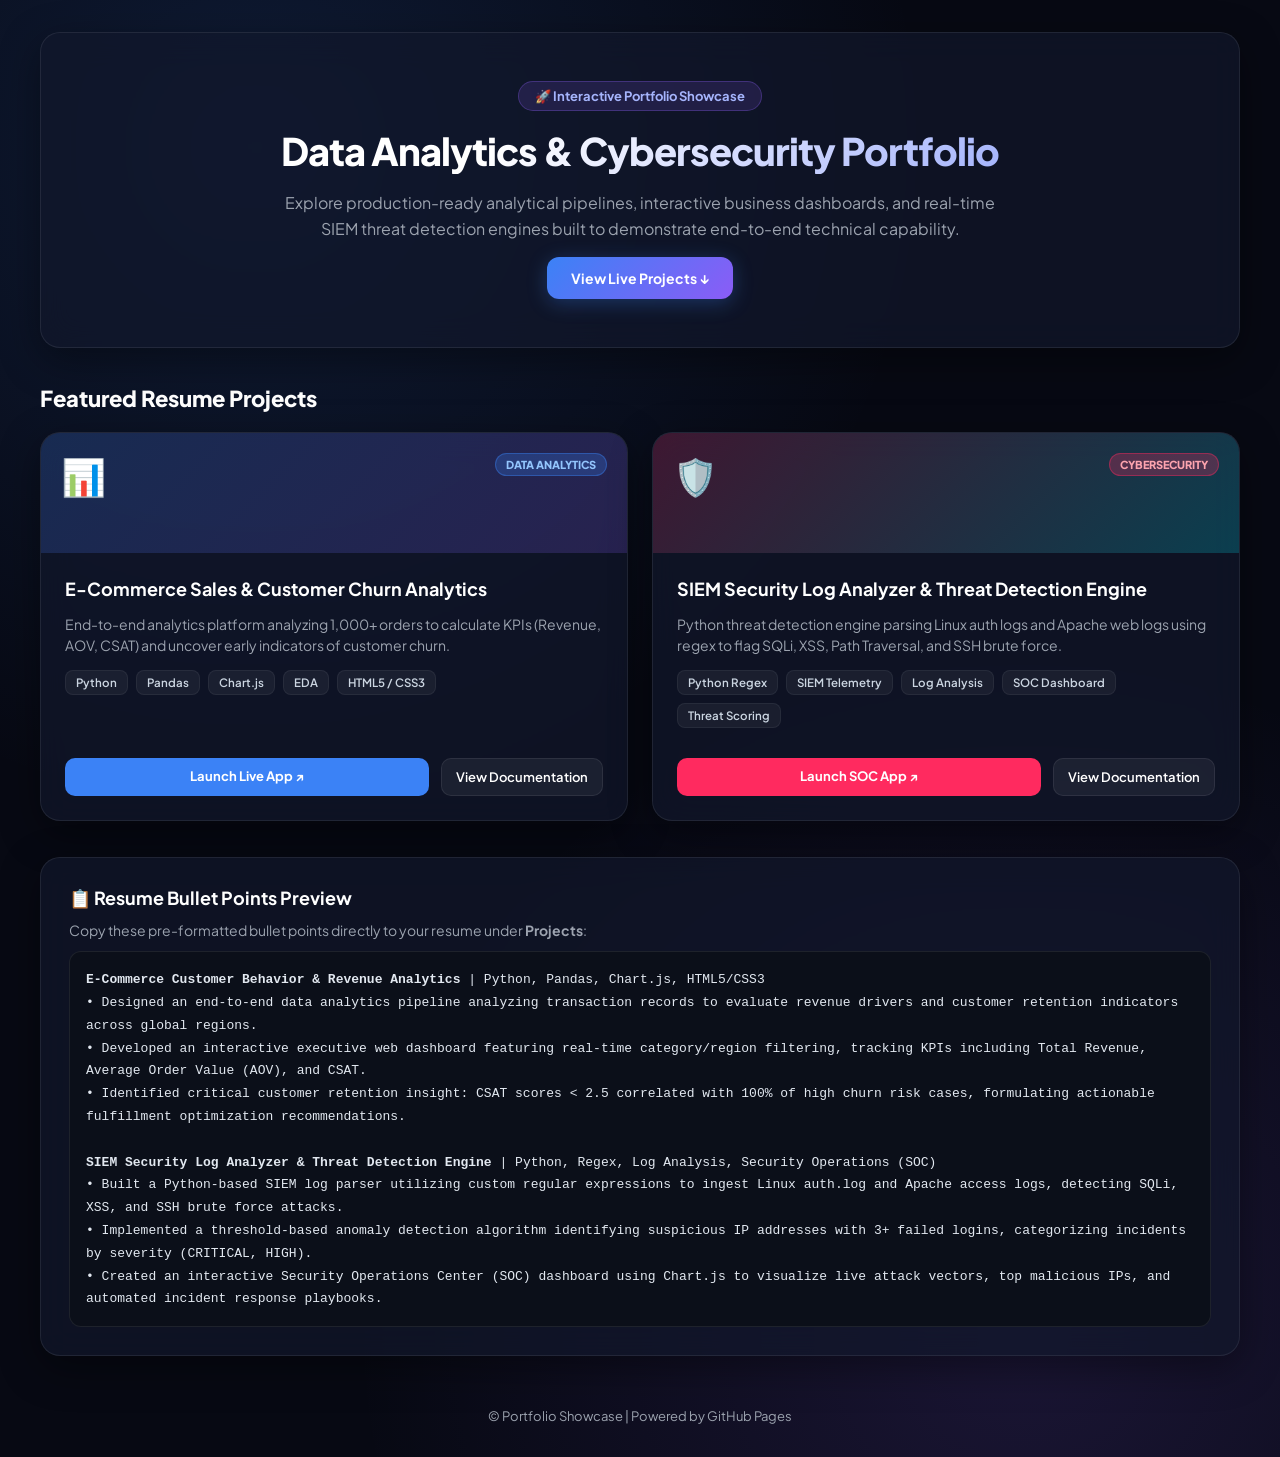
==== index.html @ 5336472f "Add files via upload" ====
<!DOCTYPE html>
<html lang="en">
<head>
  <meta charset="UTF-8">
  <meta name="viewport" content="width=device-width, initial-scale=1.0">
  <title>Portfolio Hub - Data Analytics & Cybersecurity Projects</title>
  <link rel="preconnect" href="https://fonts.googleapis.com">
  <link rel="preconnect" href="https://fonts.gstatic.com" crossorigin>
  <link href="https://fonts.googleapis.com/css2?family=Plus+Jakarta+Sans:wght@400;600;700;800&family=JetBrains+Mono:wght@500;700&display=swap" rel="stylesheet">
  <link rel="stylesheet" href="styles.css">
</head>
<body>
  <div class="portfolio-container">
    <!-- Hero Header -->
    <header class="hero glass">
      <div class="hero-badge">🚀 Interactive Portfolio Showcase</div>
      <h1>Data Analytics & Cybersecurity Portfolio</h1>
      <p class="hero-desc">
        Explore production-ready analytical pipelines, interactive business dashboards, and real-time SIEM threat detection engines built to demonstrate end-to-end technical capability.
      </p>
      <div class="hero-actions">
        <a href="#projects" class="btn btn-primary">View Live Projects ↓</a>
      </div>
    </header>

    <!-- Projects Grid -->
    <section id="projects" class="projects-section">
      <h2 class="section-title">Featured Resume Projects</h2>
      
      <div class="projects-grid">
        <!-- Project 1 Card: Data Analytics -->
        <div class="project-card glass">
          <div class="card-banner analytics-banner">
            <span class="banner-icon">📊</span>
            <span class="category-tag">DATA ANALYTICS</span>
          </div>
          <div class="card-content">
            <h3>E-Commerce Sales & Customer Churn Analytics</h3>
            <p>
              End-to-end analytics platform analyzing 1,000+ orders to calculate KPIs (Revenue, AOV, CSAT) and uncover early indicators of customer churn.
            </p>
            <div class="tech-stack">
              <span>Python</span>
              <span>Pandas</span>
              <span>Chart.js</span>
              <span>EDA</span>
              <span>HTML5 / CSS3</span>
            </div>
            <div class="card-footer">
              <a href="01_Data_Analytics_Ecommerce/index.html" class="btn-demo">Launch Live App ↗</a>
              <a href="01_Data_Analytics_Ecommerce/README.md" class="btn-code">View Documentation</a>
            </div>
          </div>
        </div>

        <!-- Project 2 Card: Cybersecurity -->
        <div class="project-card glass">
          <div class="card-banner cyber-banner">
            <span class="banner-icon">🛡️</span>
            <span class="category-tag cyber-tag">CYBERSECURITY</span>
          </div>
          <div class="card-content">
            <h3>SIEM Security Log Analyzer & Threat Detection Engine</h3>
            <p>
              Python threat detection engine parsing Linux auth logs and Apache web logs using regex to flag SQLi, XSS, Path Traversal, and SSH brute force.
            </p>
            <div class="tech-stack">
              <span>Python Regex</span>
              <span>SIEM Telemetry</span>
              <span>Log Analysis</span>
              <span>SOC Dashboard</span>
              <span>Threat Scoring</span>
            </div>
            <div class="card-footer">
              <a href="02_Cybersecurity_SIEM_Log_Analyzer/index.html" class="btn-demo cyber-btn">Launch SOC App ↗</a>
              <a href="02_Cybersecurity_SIEM_Log_Analyzer/README.md" class="btn-code">View Documentation</a>
            </div>
          </div>
        </div>
      </div>
    </section>

    <!-- Resume Copy-Paste Prompt Box -->
    <section class="resume-section glass">
      <h3>📋 Resume Bullet Points Preview</h3>
      <p class="resume-intro">Copy these pre-formatted bullet points directly to your resume under <strong>Projects</strong>:</p>
      
      <div class="code-block">
        <pre><code><strong>E-Commerce Customer Behavior & Revenue Analytics</strong> | Python, Pandas, Chart.js, HTML5/CSS3
• Designed an end-to-end data analytics pipeline analyzing transaction records to evaluate revenue drivers and customer retention indicators across global regions.
• Developed an interactive executive web dashboard featuring real-time category/region filtering, tracking KPIs including Total Revenue, Average Order Value (AOV), and CSAT.
• Identified critical customer retention insight: CSAT scores < 2.5 correlated with 100% of high churn risk cases, formulating actionable fulfillment optimization recommendations.

<strong>SIEM Security Log Analyzer & Threat Detection Engine</strong> | Python, Regex, Log Analysis, Security Operations (SOC)
• Built a Python-based SIEM log parser utilizing custom regular expressions to ingest Linux auth.log and Apache access logs, detecting SQLi, XSS, and SSH brute force attacks.
• Implemented a threshold-based anomaly detection algorithm identifying suspicious IP addresses with 3+ failed logins, categorizing incidents by severity (CRITICAL, HIGH).
• Created an interactive Security Operations Center (SOC) dashboard using Chart.js to visualize live attack vectors, top malicious IPs, and automated incident response playbooks.</code></pre>
      </div>
    </section>

    <!-- Footer -->
    <footer class="footer">
      <p>© Portfolio Showcase | Powered by GitHub Pages</p>
    </footer>
  </div>
</body>
</html>
---- styles.css ----
:root {
  --bg-main: #070913;
  --card-bg: rgba(18, 24, 43, 0.7);
  --border-color: rgba(255, 255, 255, 0.08);
  --blue-glow: #3b82f6;
  --purple-glow: #8b5cf6;
  --cyan-glow: #00f0ff;
  --text-bright: #ffffff;
  --text-sub: #9ca3af;
  --font-sans: 'Plus Jakarta Sans', sans-serif;
  --font-mono: 'JetBrains Mono', monospace;
}

* {
  box-sizing: border-box;
  margin: 0;
  padding: 0;
}

body {
  background-color: var(--bg-main);
  background-image: 
    radial-gradient(circle at 20% 10%, rgba(59, 130, 246, 0.15), transparent 40%),
    radial-gradient(circle at 80% 90%, rgba(139, 92, 246, 0.15), transparent 40%);
  color: var(--text-bright);
  font-family: var(--font-sans);
  min-height: 100vh;
  padding: 32px 20px;
}

.portfolio-container {
  max-width: 1200px;
  margin: 0 auto;
  display: flex;
  flex-direction: column;
  gap: 36px;
}

.glass {
  background: var(--card-bg);
  backdrop-filter: blur(16px);
  -webkit-backdrop-filter: blur(16px);
  border: 1px solid var(--border-color);
  border-radius: 20px;
  box-shadow: 0 12px 40px rgba(0, 0, 0, 0.4);
}

/* Hero Header */
.hero {
  padding: 48px 36px;
  text-align: center;
  display: flex;
  flex-direction: column;
  align-items: center;
  gap: 16px;
}

.hero-badge {
  font-size: 13px;
  font-weight: 700;
  color: #a5b4fc;
  background: rgba(139, 92, 246, 0.15);
  border: 1px solid rgba(139, 92, 246, 0.3);
  padding: 6px 16px;
  border-radius: 20px;
}

.hero h1 {
  font-size: 38px;
  font-weight: 800;
  letter-spacing: -1px;
  background: linear-gradient(135deg, #ffffff 30%, #a5b4fc);
  -webkit-background-clip: text;
  -webkit-text-fill-color: transparent;
}

.hero-desc {
  max-width: 720px;
  font-size: 16px;
  color: var(--text-sub);
  line-height: 1.6;
}

.btn {
  display: inline-block;
  padding: 12px 24px;
  border-radius: 12px;
  font-weight: 700;
  font-size: 14px;
  text-decoration: none;
  transition: all 0.2s ease;
}

.btn-primary {
  background: linear-gradient(135deg, var(--blue-glow), var(--purple-glow));
  color: #fff;
  box-shadow: 0 4px 20px rgba(59, 130, 246, 0.3);
}

.btn-primary:hover {
  transform: translateY(-2px);
  box-shadow: 0 6px 24px rgba(59, 130, 246, 0.5);
}

/* Projects Section */
.projects-section {
  display: flex;
  flex-direction: column;
  gap: 20px;
}

.section-title {
  font-size: 22px;
  font-weight: 800;
}

.projects-grid {
  display: grid;
  grid-template-columns: repeat(auto-fit, minmax(340px, 1fr));
  gap: 24px;
}

.project-card {
  display: flex;
  flex-direction: column;
  overflow: hidden;
  transition: transform 0.2s ease, border-color 0.2s ease;
}

.project-card:hover {
  transform: translateY(-4px);
  border-color: rgba(255, 255, 255, 0.2);
}

.card-banner {
  height: 120px;
  padding: 20px;
  display: flex;
  justify-content: space-between;
  align-items: flex-start;
}

.analytics-banner {
  background: linear-gradient(135deg, rgba(59, 130, 246, 0.2), rgba(139, 92, 246, 0.2));
}

.cyber-banner {
  background: linear-gradient(135deg, rgba(255, 42, 95, 0.2), rgba(0, 240, 255, 0.2));
}

.banner-icon { font-size: 36px; }

.category-tag {
  font-size: 11px;
  font-weight: 800;
  padding: 4px 10px;
  border-radius: 12px;
  background: rgba(59, 130, 246, 0.25);
  color: #93c5fd;
  border: 1px solid rgba(59, 130, 246, 0.4);
}

.cyber-tag {
  background: rgba(255, 42, 95, 0.25);
  color: #fda4af;
  border-color: rgba(255, 42, 95, 0.4);
}

.card-content {
  padding: 24px;
  display: flex;
  flex-direction: column;
  gap: 14px;
  flex: 1;
}

.card-content h3 {
  font-size: 18px;
  font-weight: 700;
}

.card-content p {
  font-size: 14px;
  color: var(--text-sub);
  line-height: 1.5;
}

.tech-stack {
  display: flex;
  flex-wrap: wrap;
  gap: 8px;
}

.tech-stack span {
  font-size: 11.5px;
  font-weight: 600;
  background: rgba(255, 255, 255, 0.05);
  color: #cbd5e1;
  padding: 4px 10px;
  border-radius: 8px;
  border: 1px solid rgba(255, 255, 255, 0.06);
}

.card-footer {
  margin-top: auto;
  display: flex;
  gap: 12px;
  padding-top: 16px;
}

.btn-demo {
  flex: 1;
  text-align: center;
  background: var(--blue-glow);
  color: #fff;
  padding: 10px 14px;
  border-radius: 10px;
  font-weight: 700;
  font-size: 13px;
  text-decoration: none;
}

.cyber-btn {
  background: #ff2a5f;
}

.btn-code {
  text-align: center;
  background: rgba(255, 255, 255, 0.06);
  color: var(--text-bright);
  padding: 10px 14px;
  border-radius: 10px;
  font-weight: 600;
  font-size: 13px;
  text-decoration: none;
  border: 1px solid var(--border-color);
}

.btn-demo:hover, .btn-code:hover { opacity: 0.9; }

/* Resume Section */
.resume-section {
  padding: 28px;
  display: flex;
  flex-direction: column;
  gap: 12px;
}

.resume-section h3 { font-size: 18px; }

.resume-intro {
  font-size: 14px;
  color: var(--text-sub);
}

.code-block {
  background: #0b0f19;
  border: 1px solid rgba(255, 255, 255, 0.08);
  border-radius: 12px;
  padding: 16px;
  overflow-x: auto;
}

pre {
  font-family: var(--font-sans);
  font-size: 13px;
  color: #e2e8f0;
  line-height: 1.6;
  white-space: pre-wrap;
}

/* Footer */
.footer {
  text-align: center;
  font-size: 13px;
  color: var(--text-sub);
  padding: 16px 0;
}
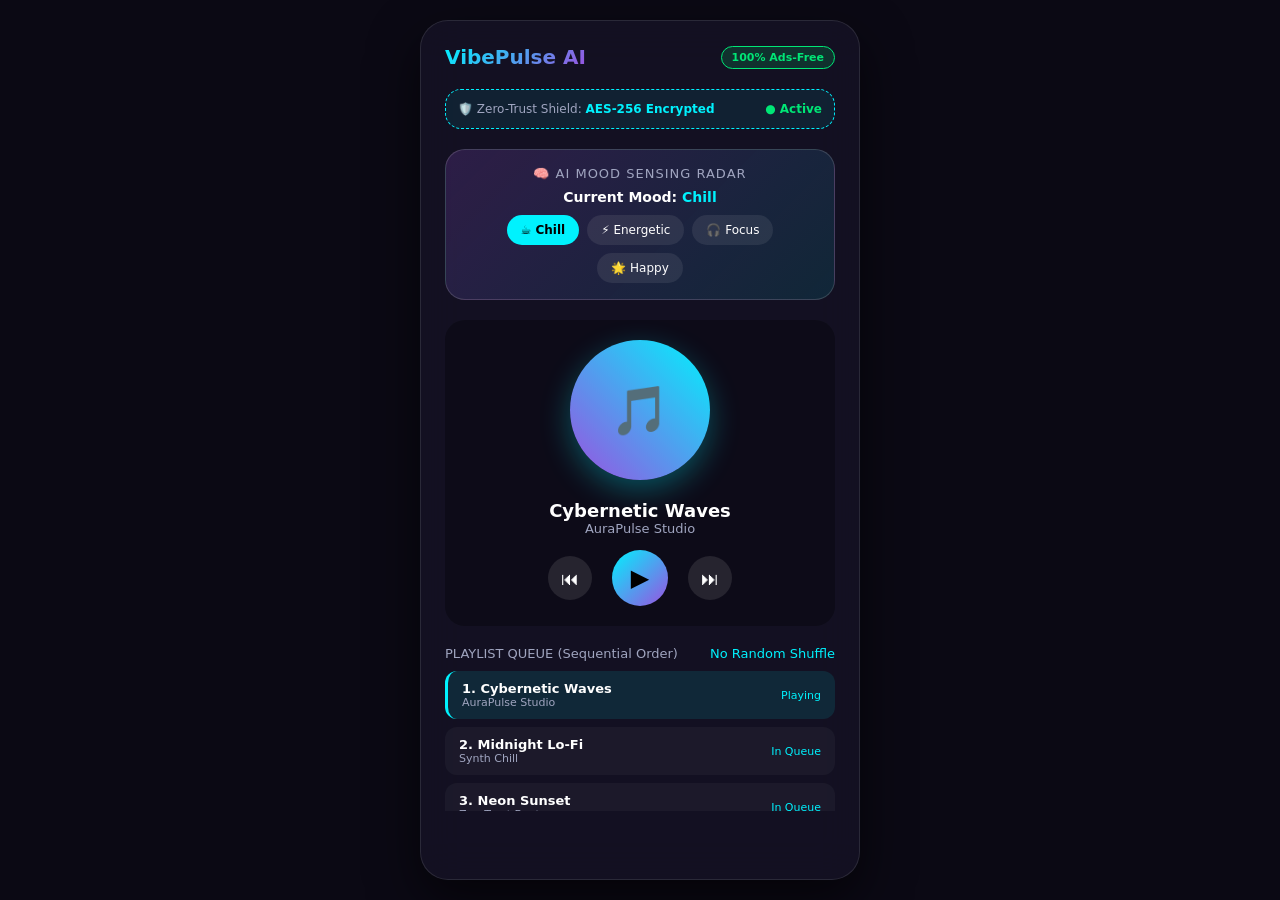
==== commit 9176d3b7: "Add files via upload" ====
--- a/index.html
+++ b/index.html
@@ -1,107 +1,235 @@
-<!DOCTYPE html>
-<html lang="en">
-<head>
-  <meta charset="UTF-8">
-  <meta name="viewport" content="width=device-width, initial-scale=1.0">
-  <title>Portfolio Hub - Data Analytics & Cybersecurity Projects</title>
-  <link rel="preconnect" href="https://fonts.googleapis.com">
-  <link rel="preconnect" href="https://fonts.gstatic.com" crossorigin>
-  <link href="https://fonts.googleapis.com/css2?family=Plus+Jakarta+Sans:wght@400;600;700;800&family=JetBrains+Mono:wght@500;700&display=swap" rel="stylesheet">
-  <link rel="stylesheet" href="styles.css">
-</head>
-<body>
-  <div class="portfolio-container">
-    <!-- Hero Header -->
-    <header class="hero glass">
-      <div class="hero-badge">🚀 Interactive Portfolio Showcase</div>
-      <h1>Data Analytics & Cybersecurity Portfolio</h1>
-      <p class="hero-desc">
-        Explore production-ready analytical pipelines, interactive business dashboards, and real-time SIEM threat detection engines built to demonstrate end-to-end technical capability.
-      </p>
-      <div class="hero-actions">
-        <a href="#projects" class="btn btn-primary">View Live Projects ↓</a>
-      </div>
-    </header>
-
-    <!-- Projects Grid -->
-    <section id="projects" class="projects-section">
-      <h2 class="section-title">Featured Resume Projects</h2>
-      
-      <div class="projects-grid">
-        <!-- Project 1 Card: Data Analytics -->
-        <div class="project-card glass">
-          <div class="card-banner analytics-banner">
-            <span class="banner-icon">📊</span>
-            <span class="category-tag">DATA ANALYTICS</span>
-          </div>
-          <div class="card-content">
-            <h3>E-Commerce Sales & Customer Churn Analytics</h3>
-            <p>
-              End-to-end analytics platform analyzing 1,000+ orders to calculate KPIs (Revenue, AOV, CSAT) and uncover early indicators of customer churn.
-            </p>
-            <div class="tech-stack">
-              <span>Python</span>
-              <span>Pandas</span>
-              <span>Chart.js</span>
-              <span>EDA</span>
-              <span>HTML5 / CSS3</span>
-            </div>
-            <div class="card-footer">
-              <a href="01_Data_Analytics_Ecommerce/index.html" class="btn-demo">Launch Live App ↗</a>
-              <a href="01_Data_Analytics_Ecommerce/README.md" class="btn-code">View Documentation</a>
-            </div>
-          </div>
-        </div>
-
-        <!-- Project 2 Card: Cybersecurity -->
-        <div class="project-card glass">
-          <div class="card-banner cyber-banner">
-            <span class="banner-icon">🛡️</span>
-            <span class="category-tag cyber-tag">CYBERSECURITY</span>
-          </div>
-          <div class="card-content">
-            <h3>SIEM Security Log Analyzer & Threat Detection Engine</h3>
-            <p>
-              Python threat detection engine parsing Linux auth logs and Apache web logs using regex to flag SQLi, XSS, Path Traversal, and SSH brute force.
-            </p>
-            <div class="tech-stack">
-              <span>Python Regex</span>
-              <span>SIEM Telemetry</span>
-              <span>Log Analysis</span>
-              <span>SOC Dashboard</span>
-              <span>Threat Scoring</span>
-            </div>
-            <div class="card-footer">
-              <a href="02_Cybersecurity_SIEM_Log_Analyzer/index.html" class="btn-demo cyber-btn">Launch SOC App ↗</a>
-              <a href="02_Cybersecurity_SIEM_Log_Analyzer/README.md" class="btn-code">View Documentation</a>
-            </div>
-          </div>
-        </div>
-      </div>
-    </section>
-
-    <!-- Resume Copy-Paste Prompt Box -->
-    <section class="resume-section glass">
-      <h3>📋 Resume Bullet Points Preview</h3>
-      <p class="resume-intro">Copy these pre-formatted bullet points directly to your resume under <strong>Projects</strong>:</p>
-      
-      <div class="code-block">
-        <pre><code><strong>E-Commerce Customer Behavior & Revenue Analytics</strong> | Python, Pandas, Chart.js, HTML5/CSS3
-• Designed an end-to-end data analytics pipeline analyzing transaction records to evaluate revenue drivers and customer retention indicators across global regions.
-• Developed an interactive executive web dashboard featuring real-time category/region filtering, tracking KPIs including Total Revenue, Average Order Value (AOV), and CSAT.
-• Identified critical customer retention insight: CSAT scores < 2.5 correlated with 100% of high churn risk cases, formulating actionable fulfillment optimization recommendations.
-
-<strong>SIEM Security Log Analyzer & Threat Detection Engine</strong> | Python, Regex, Log Analysis, Security Operations (SOC)
-• Built a Python-based SIEM log parser utilizing custom regular expressions to ingest Linux auth.log and Apache access logs, detecting SQLi, XSS, and SSH brute force attacks.
-• Implemented a threshold-based anomaly detection algorithm identifying suspicious IP addresses with 3+ failed logins, categorizing incidents by severity (CRITICAL, HIGH).
-• Created an interactive Security Operations Center (SOC) dashboard using Chart.js to visualize live attack vectors, top malicious IPs, and automated incident response playbooks.</code></pre>
-      </div>
-    </section>
-
-    <!-- Footer -->
-    <footer class="footer">
-      <p>© Portfolio Showcase | Powered by GitHub Pages</p>
-    </footer>
-  </div>
-</body>
-</html>
+<!DOCTYPE html>
+<html lang="en">
+<head>
+  <meta charset="UTF-8">
+  <meta name="viewport" content="width=device-width, initial-scale=1.0">
+  <title>VibePulse AI — Secure Ad-Free Music</title>
+  <style>
+    :root {
+      --bg: #0b0914;
+      --card-bg: rgba(23, 20, 41, 0.7);
+      --primary: #00f2fe;
+      --secondary: #9b51e0;
+      --text: #ffffff;
+      --text-dim: #a0a5c0;
+      --accent-green: #00e676;
+    }
+
+    * { box-sizing: border-box; margin: 0; padding: 0; font-family: 'Segoe UI', system-ui, sans-serif; }
+    body { background: var(--bg); color: var(--text); display: flex; justify-content: center; min-height: 100vh; padding: 20px; }
+    
+    .app-container {
+      width: 100%; max-width: 440px; background: var(--card-bg);
+      backdrop-filter: blur(20px); border: 1px solid rgba(255,255,255,0.1);
+      border-radius: 28px; padding: 24px; box-shadow: 0 20px 50px rgba(0,0,0,0.6);
+      display: flex; flex-direction: column; gap: 20px; position: relative; overflow: hidden;
+    }
+
+    .header { display: flex; justify-content: space-between; align-items: center; }
+    .brand { font-size: 20px; font-weight: 800; background: linear-gradient(135deg, var(--primary), var(--secondary)); -webkit-background-clip: text; -webkit-text-fill-color: transparent; }
+    .badge { background: rgba(0, 230, 118, 0.15); color: var(--accent-green); border: 1px solid var(--accent-green); padding: 4px 10px; border-radius: 12px; font-size: 11px; font-weight: 600; }
+
+    /* Security Dashboard Banner */
+    .sec-shield {
+      background: rgba(0, 242, 254, 0.08); border: 1px dashed var(--primary);
+      border-radius: 16px; padding: 12px; font-size: 12px; color: var(--text-dim);
+      display: flex; align-items: center; justify-content: space-between;
+    }
+    .sec-shield strong { color: var(--primary); }
+
+    /* AI Mood Radar Card */
+    .mood-card {
+      background: linear-gradient(135deg, rgba(155, 81, 224, 0.2), rgba(0, 242, 254, 0.1));
+      border: 1px solid rgba(255,255,255,0.15); border-radius: 20px; padding: 16px; text-align: center;
+    }
+    .mood-title { font-size: 13px; color: var(--text-dim); margin-bottom: 8px; text-transform: uppercase; letter-spacing: 1px; }
+    .mood-selector { display: flex; justify-content: center; gap: 8px; flex-wrap: wrap; margin-top: 10px; }
+    .btn-mood {
+      background: rgba(255,255,255,0.08); border: none; color: var(--text);
+      padding: 8px 14px; border-radius: 20px; font-size: 12px; cursor: pointer; transition: 0.3s;
+    }
+    .btn-mood:hover, .btn-mood.active { background: var(--primary); color: #000; font-weight: 700; }
+
+    /* Player Visualizer */
+    .player-card {
+      background: rgba(0,0,0,0.3); border-radius: 20px; padding: 20px;
+      display: flex; flex-direction: column; align-items: center; gap: 14px;
+    }
+    .album-art {
+      width: 140px; height: 140px; border-radius: 50%; background: linear-gradient(45deg, var(--secondary), var(--primary));
+      box-shadow: 0 10px 30px rgba(0, 242, 254, 0.3); display: flex; align-items: center; justify-content: center; font-size: 48px;
+      animation: spin 12s linear infinite paused;
+    }
+    .album-art.playing { animation-play-state: running; }
+    @keyframes spin { 100% { transform: rotate(360deg); } }
+
+    .song-title { font-size: 18px; font-weight: 700; margin-top: 6px; }
+    .artist-name { font-size: 13px; color: var(--text-dim); }
+
+    /* Controls */
+    .controls { display: flex; align-items: center; gap: 20px; }
+    .btn-control {
+      background: rgba(255,255,255,0.1); border: none; color: white;
+      width: 44px; height: 44px; border-radius: 50%; font-size: 18px; cursor: pointer; display: flex; align-items: center; justify-content: center;
+    }
+    .btn-play { width: 56px; height: 56px; background: linear-gradient(135deg, var(--primary), var(--secondary)); font-size: 24px; color: #000; font-weight: bold; }
+
+    /* Queue List */
+    .queue-section { width: 100%; }
+    .queue-header { font-size: 13px; color: var(--text-dim); margin-bottom: 10px; display: flex; justify-content: space-between; }
+    .queue-list { display: flex; flex-direction: column; gap: 8px; max-height: 140px; overflow-y: auto; }
+    .queue-item {
+      display: flex; justify-content: space-between; align-items: center;
+      background: rgba(255,255,255,0.04); padding: 10px 14px; border-radius: 12px; font-size: 13px;
+    }
+    .queue-item.active { border-left: 3px solid var(--primary); background: rgba(0, 242, 254, 0.1); }
+  </style>
+</head>
+<body>
+
+  <div class="app-container">
+    <!-- Header -->
+    <div class="header">
+      <div class="brand">VibePulse AI</div>
+      <div class="badge">100% Ads-Free</div>
+    </div>
+
+    <!-- Security Shield -->
+    <div class="sec-shield">
+      <span>🛡️ Zero-Trust Shield: <strong>AES-256 Encrypted</strong></span>
+      <span style="color: var(--accent-green); font-weight: bold;">● Active</span>
+    </div>
+
+    <!-- AI Mood Detector -->
+    <div class="mood-card">
+      <div class="mood-title">🧠 AI Mood Sensing Radar</div>
+      <div id="mood-status" style="font-size: 14px; font-weight: 600;">Current Mood: <span style="color:var(--primary)">Chill</span></div>
+      <div class="mood-selector">
+        <button class="btn-mood active" onclick="setMood('Chill', 0)">☕ Chill</button>
+        <button class="btn-mood" onclick="setMood('Energetic', 1)">⚡ Energetic</button>
+        <button class="btn-mood" onclick="setMood('Focus', 2)">🎧 Focus</button>
+        <button class="btn-mood" onclick="setMood('Happy', 3)">🌟 Happy</button>
+      </div>
+    </div>
+
+    <!-- Audio Player -->
+    <div class="player-card">
+      <div class="album-art" id="disc">🎵</div>
+      <div style="text-align: center;">
+        <div class="song-title" id="song-title">Cybernetic Waves</div>
+        <div class="artist-name" id="artist-name">AuraPulse Studio</div>
+      </div>
+
+      <div class="controls">
+        <button class="btn-control" onclick="prevSong()">⏮</button>
+        <button class="btn-control btn-play" id="play-btn" onclick="togglePlay()">▶</button>
+        <button class="btn-control" onclick="nextSong()">⏭</button>
+      </div>
+    </div>
+
+    <!-- Sequential Playlist Queue -->
+    <div class="queue-section">
+      <div class="queue-header">
+        <span>PLAYLIST QUEUE (Sequential Order)</span>
+        <span style="color: var(--primary)">No Random Shuffle</span>
+      </div>
+      <div class="queue-list" id="queue-list">
+        <!-- Rendered dynamically -->
+      </div>
+    </div>
+  </div>
+
+  <script>
+    const playlists = {
+      Chill: [
+        { title: "Cybernetic Waves", artist: "AuraPulse Studio", audio: "https://www.soundhelix.com/examples/mp3/SoundHelix-Song-1.mp3" },
+        { title: "Midnight Lo-Fi", artist: "Synth Chill", audio: "https://www.soundhelix.com/examples/mp3/SoundHelix-Song-2.mp3" },
+        { title: "Neon Sunset", artist: "ZeroTrust Beats", audio: "https://www.soundhelix.com/examples/mp3/SoundHelix-Song-3.mp3" }
+      ],
+      Energetic: [
+        { title: "Hyperdrive Pulse", artist: "VibeCrypt EDM", audio: "https://www.soundhelix.com/examples/mp3/SoundHelix-Song-4.mp3" },
+        { title: "Cyberpunk Rush", artist: "Overclock", audio: "https://www.soundhelix.com/examples/mp3/SoundHelix-Song-5.mp3" }
+      ],
+      Focus: [
+        { title: "Deep Mindscape", artist: "Alpha Waves", audio: "https://www.soundhelix.com/examples/mp3/SoundHelix-Song-6.mp3" }
+      ],
+      Happy: [
+        { title: "Electric Horizon", artist: "Sun Pulse", audio: "https://www.soundhelix.com/examples/mp3/SoundHelix-Song-7.mp3" }
+      ]
+    };
+
+    let currentMood = 'Chill';
+    let currentIndex = 0;
+    let isPlaying = false;
+    let audio = new Audio();
+
+    function loadSong(index) {
+      const queue = playlists[currentMood];
+      if (index >= queue.length) index = 0;
+      if (index < 0) index = queue.length - 1;
+
+      currentIndex = index;
+      const song = queue[currentIndex];
+      document.getElementById('song-title').innerText = song.title;
+      document.getElementById('artist-name').innerText = song.artist;
+      audio.src = song.audio;
+
+      renderQueue();
+    }
+
+    function togglePlay() {
+      if (isPlaying) {
+        audio.pause();
+        document.getElementById('play-btn').innerText = '▶';
+        document.getElementById('disc').classList.remove('playing');
+      } else {
+        audio.play();
+        document.getElementById('play-btn').innerText = '⏸';
+        document.getElementById('disc').classList.add('playing');
+      }
+      isPlaying = !isPlaying;
+    }
+
+    function nextSong() {
+      loadSong(currentIndex + 1);
+      if (isPlaying) audio.play();
+    }
+
+    function prevSong() {
+      loadSong(currentIndex - 1);
+      if (isPlaying) audio.play();
+    }
+
+    function setMood(mood, btnIndex) {
+      currentMood = mood;
+      document.getElementById('mood-status').innerHTML = `Current Mood: <span style="color:var(--primary)">${mood}</span>`;
+      
+      const buttons = document.querySelectorAll('.btn-mood');
+      buttons.forEach((btn, i) => btn.classList.toggle('active', i === btnIndex));
+
+      loadSong(0);
+      if (isPlaying) audio.play();
+    }
+
+    function renderQueue() {
+      const queue = playlists[currentMood];
+      const container = document.getElementById('queue-list');
+      container.innerHTML = queue.map((song, i) => `
+        <div class="queue-item ${i === currentIndex ? 'active' : ''}" onclick="loadSong(${i}); if(isPlaying) audio.play();">
+          <div>
+            <strong>${i + 1}. ${song.title}</strong>
+            <div style="font-size:11px; color: var(--text-dim);">${song.artist}</div>
+          </div>
+          <span style="font-size:11px; color: var(--primary)">${i === currentIndex ? 'Playing' : 'In Queue'}</span>
+        </div>
+      `).join('');
+    }
+
+    // Auto next track when current track finishes (Sequential Order)
+    audio.onended = () => nextSong();
+
+    // Initial load
+    loadSong(0);
+  </script>
+</body>
+</html>
